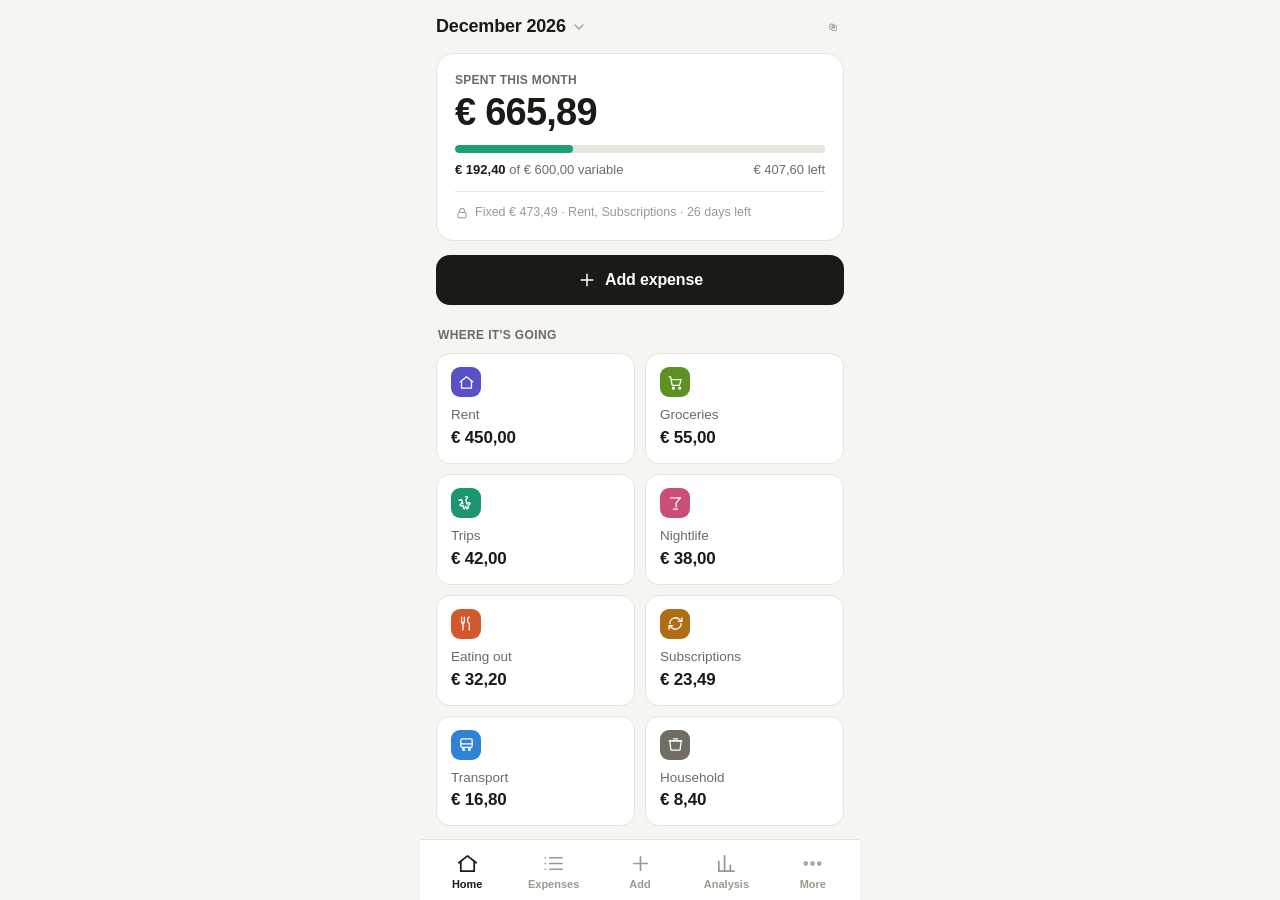
==== expense-tracker.html @ 378a580c "Initial Spend PWA with offline support Co-authored-by: Cursor <cursoragent@cursor.com>" ====
<!doctype html>
<html lang="en">
<head>
<meta charset="utf-8">
<meta name="viewport" content="width=device-width, initial-scale=1, viewport-fit=cover, maximum-scale=1">
<meta name="theme-color" content="#F6F5F2">
<title>Spend — expense tracker</title>
<style>
  :root{
    --paper:#F6F5F2; --card:#FFFFFF; --ink:#1B1A16; --muted:#6C6A62; --faint:#9C998F;
    --hair:#E7E4DC; --hair-strong:#DAD6CC; --ink-soft:#2C2A24;
    --ok:#1D9E75; --ok-deep:#0F6E56; --over:#C0392B;
    --radius:14px;
    --safe-b:env(safe-area-inset-bottom,0px);
    font-family:-apple-system,BlinkMacSystemFont,"Segoe UI",Roboto,Helvetica,Arial,sans-serif;
  }
  *{box-sizing:border-box;-webkit-tap-highlight-color:transparent;}
  html,body{margin:0;height:100%;background:var(--paper);color:var(--ink);overflow:hidden;overscroll-behavior:none;}
  body{font-size:16px;line-height:1.4;}
  button{font-family:inherit;color:inherit;cursor:pointer;}
  input{font-family:inherit;}
  .tabular{font-variant-numeric:tabular-nums;}

  .app{max-width:440px;margin:0 auto;height:100vh;height:100dvh;background:var(--paper);
    display:flex;flex-direction:column;position:relative;overflow:hidden;
    padding-top:env(safe-area-inset-top,0px);}
  .app.modal .nav{display:none;}

  /* screens */
  .screen{display:none;flex:1;flex-direction:column;min-height:0;}
  .screen.active{display:flex;}
  .scroll{flex:1;overflow-y:auto;-webkit-overflow-scrolling:touch;padding:0 16px 96px;}

  .topbar{display:flex;align-items:center;justify-content:space-between;
    padding:14px 16px 10px;flex-shrink:0;}
  .topbar h1{font-size:18px;font-weight:600;margin:0;letter-spacing:-.01em;}
  .month{display:flex;align-items:center;gap:5px;font-size:18px;font-weight:600;letter-spacing:-.01em;}
  .iconbtn{background:none;border:none;padding:6px;border-radius:10px;color:var(--muted);display:grid;place-items:center;}
  .iconbtn:active{background:var(--hair);}
  .icon{width:22px;height:22px;display:inline-block;vertical-align:middle;}
  .icon svg{width:100%;height:100%;display:block;}

  /* hero */
  .hero{background:var(--card);border:1px solid var(--hair);border-radius:18px;padding:18px;margin-top:4px;}
  .hero .lbl{font-size:12px;color:var(--muted);letter-spacing:.02em;text-transform:uppercase;font-weight:600;}
  .hero .total{font-size:38px;font-weight:650;letter-spacing:-.02em;margin:4px 0 14px;line-height:1;}
  .bar{height:8px;border-radius:6px;background:var(--hair);overflow:hidden;}
  .bar > i{display:block;height:100%;border-radius:6px;background:var(--ok);transition:width .35s ease;}
  .bar.over > i{background:var(--over);}
  .budgetline{display:flex;justify-content:space-between;align-items:baseline;margin-top:8px;font-size:13px;}
  .budgetline .a{color:var(--ink);font-weight:550;}
  .budgetline .b{color:var(--muted);}
  .fixedline{display:flex;align-items:center;gap:6px;margin-top:12px;padding-top:12px;
    border-top:1px solid var(--hair);font-size:12.5px;color:var(--faint);}
  .fixedline .icon{width:14px;height:14px;}

  .addbtn{width:100%;margin-top:14px;background:var(--ink);color:#fff;border:none;border-radius:14px;
    padding:15px;font-size:16px;font-weight:600;display:flex;align-items:center;justify-content:center;gap:8px;
    letter-spacing:-.01em;}
  .addbtn:active{transform:scale(.985);}
  .addbtn .icon{width:20px;height:20px;}

  .sectlabel{font-size:12px;font-weight:600;color:var(--muted);letter-spacing:.03em;
    text-transform:uppercase;margin:22px 2px 10px;display:flex;justify-content:space-between;align-items:center;}
  .sectlabel a{color:var(--faint);text-decoration:none;display:flex;}

  /* category cards */
  .catgrid{display:grid;grid-template-columns:1fr 1fr;gap:10px;}
  .catcard{background:var(--card);border:1px solid var(--hair);border-radius:var(--radius);padding:13px 14px;}
  .catcard .dot{width:30px;height:30px;border-radius:9px;display:grid;place-items:center;margin-bottom:9px;}
  .catcard .dot .icon{width:17px;height:17px;color:#fff;}
  .catcard .cn{font-size:13.5px;color:var(--muted);}
  .catcard .cv{font-size:17px;font-weight:600;letter-spacing:-.01em;margin-top:1px;}

  /* rows */
  .rows{display:flex;flex-direction:column;}
  .rowwrap{position:relative;overflow:hidden;border-bottom:1px solid var(--hair);}
  .rowwrap:last-child{border-bottom:none;}
  .row{display:flex;align-items:center;gap:12px;padding:12px 2px;background:var(--paper);
    position:relative;transition:transform .22s ease;z-index:1;}
  .rowwrap.list-row .row{background:var(--card);padding:13px 14px;}
  .rowwrap.list-row{background:var(--card);border-radius:0;}
  .badge{width:34px;height:34px;border-radius:10px;display:grid;place-items:center;flex-shrink:0;}
  .badge .icon{width:18px;height:18px;color:#fff;}
  .rmid{flex:1;min-width:0;}
  .rmid .t{font-size:15px;font-weight:550;white-space:nowrap;overflow:hidden;text-overflow:ellipsis;letter-spacing:-.01em;}
  .rmid .s{font-size:12.5px;color:var(--muted);margin-top:1px;}
  .rright{text-align:right;flex-shrink:0;}
  .rright .amt{font-size:15px;font-weight:600;letter-spacing:-.01em;}
  .rright .dt{font-size:12px;color:var(--faint);margin-top:1px;}
  .actions{position:absolute;top:0;right:0;bottom:0;display:flex;z-index:0;}
  .act{border:none;color:#fff;width:76px;display:flex;flex-direction:column;align-items:center;
    justify-content:center;gap:4px;font-size:12px;font-weight:600;}
  .act .icon{width:18px;height:18px;color:#fff;}
  .act.edit{background:#3B7ACF;}
  .act.del{background:var(--over);}
  .rowwrap.open .row{transform:translateX(-152px);}

  /* filter chips */
  .chips{display:flex;gap:8px;overflow-x:auto;padding:2px 16px 4px;flex-shrink:0;scrollbar-width:none;}
  .chips::-webkit-scrollbar{display:none;}
  .chip{flex-shrink:0;border:1px solid var(--hair-strong);background:var(--card);border-radius:999px;
    padding:7px 14px;font-size:13px;font-weight:550;color:var(--muted);white-space:nowrap;}
  .chip.active{background:var(--ink);border-color:var(--ink);color:#fff;}

  .listcard{background:var(--card);border:1px solid var(--hair);border-radius:16px;overflow:hidden;margin-top:6px;}
  .daygroup{padding:14px 14px 4px;font-size:12px;font-weight:600;color:var(--faint);letter-spacing:.03em;text-transform:uppercase;}

  /* nav */
  .nav{flex-shrink:0;display:flex;background:var(--card);border-top:1px solid var(--hair);
    padding:6px 4px calc(6px + var(--safe-b));}
  .nav button{flex:1;background:none;border:none;padding:6px 0 4px;display:flex;flex-direction:column;
    align-items:center;gap:3px;color:var(--faint);font-size:11px;font-weight:550;border-radius:10px;}
  .nav button .icon{width:23px;height:23px;}
  .nav button.on{color:var(--ink);}

  /* add screen */
  .amountwrap{text-align:center;padding:26px 0 10px;}
  .amountwrap .amtinput{border:none;background:none;text-align:center;font-size:46px;font-weight:650;
    letter-spacing:-.02em;color:var(--ink);width:100%;outline:none;padding:0;}
  .amountwrap .amtinput::placeholder{color:var(--hair-strong);}
  .amountwrap .cur{font-size:14px;color:var(--muted);font-weight:600;margin-top:2px;letter-spacing:.04em;text-transform:uppercase;}
  .pickgrid{display:grid;grid-template-columns:1fr 1fr;gap:8px;}
  .pick{display:flex;align-items:center;gap:10px;padding:11px 12px;border:1px solid var(--hair);
    border-radius:12px;background:var(--card);font-size:13.5px;font-weight:550;color:var(--ink);text-align:left;}
  .pick .pdot{width:26px;height:26px;border-radius:8px;display:grid;place-items:center;flex-shrink:0;}
  .pick .pdot .icon{width:15px;height:15px;color:#fff;}
  .pick.sel{border-color:var(--ink);border-width:2px;padding:10px 11px;}
  .field{margin-top:16px;}
  .field .fl{font-size:12px;font-weight:600;color:var(--muted);letter-spacing:.02em;text-transform:uppercase;margin-bottom:7px;}
  .datepill{position:relative;display:flex;align-items:center;gap:9px;padding:12px 13px;border:1px solid var(--hair);
    border-radius:12px;background:var(--card);font-size:14px;color:var(--ink);}
  .datepill .icon{width:17px;height:17px;color:var(--muted);}
  .datepill .chev{margin-left:auto;color:var(--faint);}
  .datepill input[type=date]{position:absolute;inset:0;width:100%;height:100%;opacity:0;border:none;
    margin:0;padding:0;cursor:pointer;-webkit-appearance:none;appearance:none;}
  .noteinput{width:100%;border:1px solid var(--hair);border-radius:12px;padding:12px 13px;
    font-size:15px;background:var(--card);outline:none;color:var(--ink);}
  .noteinput:focus{border-color:var(--hair-strong);}
  .savebtn{width:100%;margin-top:20px;background:var(--ink);color:#fff;border:none;border-radius:14px;
    padding:16px;font-size:16px;font-weight:600;letter-spacing:-.01em;}
  .savebtn:disabled{background:var(--hair-strong);color:#fff;}
  .savebtn:not(:disabled):active{transform:scale(.985);}

  /* stub screen */
  .stub{flex:1;display:flex;flex-direction:column;align-items:center;justify-content:center;text-align:center;padding:40px;gap:10px;color:var(--muted);}
  .stub .icon{width:34px;height:34px;color:var(--faint);}
  .stub h2{font-size:17px;font-weight:600;color:var(--ink);margin:4px 0 0;}
  .stub p{font-size:14px;margin:0;max-width:240px;}

  .empty{text-align:center;color:var(--faint);font-size:14px;padding:40px 20px;}

  @media (prefers-reduced-motion: reduce){*{transition:none !important;}}
  :focus-visible{outline:2px solid var(--ok-deep);outline-offset:2px;}
</style>
</head>
<body>
<div class="app" id="app">

  <!-- HOME -->
  <section class="screen active" id="screen-home">
    <div class="topbar">
      <div class="month tabular" id="monthLabel">This month</div>
      <button class="iconbtn" aria-label="Settings" data-ico="settings"></button>
    </div>
    <div class="scroll" id="homeScroll"></div>
  </section>

  <!-- LIST -->
  <section class="screen" id="screen-list">
    <div class="topbar">
      <h1>Expenses</h1>
      <button class="iconbtn" aria-label="Filter" data-ico="filter"></button>
    </div>
    <div class="chips" id="filterChips"></div>
    <div class="scroll" id="listScroll"></div>
  </section>

  <!-- ADD -->
  <section class="screen" id="screen-add">
    <div class="topbar">
      <button class="iconbtn" id="addBack" aria-label="Cancel" data-ico="x"></button>
      <h1 style="font-size:16px;" id="addTitle">New expense</h1>
      <span style="width:34px"></span>
    </div>
    <div class="scroll">
      <div class="amountwrap">
        <input class="amtinput tabular" id="amtInput" inputmode="decimal" placeholder="0,00"
               aria-label="Amount in euros" autocomplete="off">
        <div class="cur">EUR</div>
      </div>
      <div class="field">
        <div class="fl">Category</div>
        <div class="pickgrid" id="pickGrid"></div>
      </div>
      <div class="field">
        <div class="fl">Date</div>
        <div class="datepill">
          <span class="icon" data-ico="calendar"></span><span id="dateText">Today</span>
          <span class="icon chev" data-ico="chevron"></span>
          <input type="date" id="dateInput" aria-label="Pick a date">
        </div>
      </div>
      <div class="field">
        <div class="fl">Note <span style="text-transform:none;color:var(--faint);font-weight:500;">(optional)</span></div>
        <input class="noteinput" id="noteInput" placeholder="e.g. lunch with friends" autocomplete="off">
      </div>
      <button class="savebtn" id="saveBtn" disabled>Save expense</button>
    </div>
  </section>

  <!-- STUB (analyse / more) -->
  <section class="screen" id="screen-stub">
    <div class="topbar"><h1 id="stubTitle">Analysis</h1></div>
    <div class="stub">
      <span class="icon" data-ico="chart"></span>
      <h2 id="stubHead">Charts coming next</h2>
      <p id="stubBody">Spending by category, month-over-month, and your daily pace. This is the natural fourth screen to build once logging feels right.</p>
    </div>
  </section>

  <!-- NAV -->
  <nav class="nav" id="nav">
    <button data-nav="home" class="on"><span class="icon" data-ico="home"></span>Home</button>
    <button data-nav="list"><span class="icon" data-ico="list"></span>Expenses</button>
    <button data-nav="add"><span class="icon" data-ico="plus"></span>Add</button>
    <button data-nav="analyse"><span class="icon" data-ico="chart"></span>Analysis</button>
    <button data-nav="more"><span class="icon" data-ico="dots"></span>More</button>
  </nav>
</div>

<script>
"use strict";

/* ---------- icons (inline SVG, offline-safe) ---------- */
const P = (d,extra="") => `<svg viewBox="0 0 24 24" fill="none" stroke="currentColor" stroke-width="1.8" stroke-linecap="round" stroke-linejoin="round">${d}${extra}</svg>`;
const ICONS = {
  home:  P('<path d="M3 11.2 12 4l9 7.2"/><path d="M5 10v10h14V10"/>'),
  cart:  P('<circle cx="9" cy="20" r="1.3"/><circle cx="18" cy="20" r="1.3"/><path d="M3 4h2l2.2 11.2a1 1 0 0 0 1 .8h8.6a1 1 0 0 0 1-.8L20 8H6"/>'),
  food:  P('<path d="M5 3v7a2 2 0 0 0 4 0V3M7 10v11"/><path d="M16 3c-1.5 0-2.5 2-2.5 4.5S15 12 16 12v9"/>'),
  bus:   P('<rect x="4" y="4" width="16" height="12" rx="2"/><path d="M4 11h16"/><circle cx="8" cy="19" r="1.3"/><circle cx="16" cy="19" r="1.3"/><path d="M7 16v2M17 16v2"/>'),
  plane: P('<path d="M10.5 2.5c.8-.8 2-.8 2.6 0 .5.7.4 1.6-.2 2.2L11 6.6l1.6 6.4 2-2a1.4 1.4 0 0 1 2 2l-2.6 2.6.6 3.2-1.6 1-2-3.6-2 3.6-1.6-1 .6-3.2L5.4 15a1.4 1.4 0 0 1-2-2l2-2L7 12.6l-1.9-6.4-1.9 1.1c-.6.4-1.4.2-1.7-.4"/>'),
  glass: P('<path d="M5 4h14l-6 7v6"/><path d="M9 20h6"/>'),
  refresh:P('<path d="M4 12a8 8 0 0 1 13.7-5.6L21 9"/><path d="M21 4v5h-5"/><path d="M20 12a8 8 0 0 1-13.7 5.6L3 15"/><path d="M3 20v-5h5"/>'),
  bucket:P('<path d="M4 7h16l-1.4 12.2a1 1 0 0 1-1 .8H6.4a1 1 0 0 1-1-.8L4 7Z"/><path d="M3 7h18"/><path d="M9 4h6"/>'),
  list:  P('<path d="M8 6h13M8 12h13M8 18h13"/><path d="M3.5 6h.01M3.5 12h.01M3.5 18h.01"/>'),
  chart: P('<path d="M4 20V10M10 20V4M16 20v-6M4 20h16"/>'),
  dots:  P('<circle cx="5" cy="12" r="1.4"/><circle cx="12" cy="12" r="1.4"/><circle cx="19" cy="12" r="1.4"/>'),
  plus:  P('<path d="M12 5v14M5 12h14"/>'),
  x:     P('<path d="M6 6l12 12M18 6 6 18"/>'),
  trash: P('<path d="M4 7h16M9 7V5a1 1 0 0 1 1-1h4a1 1 0 0 1 1 1v2M6 7l1 13a1 1 0 0 0 1 1h8a1 1 0 0 0 1-1l1-13"/>'),
  edit:  P('<path d="M4 20h4L18.5 9.5a2.12 2.12 0 0 0-3-3L5 17v3Z"/><path d="M13.5 6.5l3 3"/>'),
  calendar:P('<rect x="4" y="5" width="16" height="16" rx="2"/><path d="M4 9h16M8 3v4M16 3v4"/>'),
  settings:P('<path d="M9 4h6l.6 2.5 2.2 1.3 2.4-.8 3 5.2-1.8 1.7v2.6l1.8 1.7-3 5.2-2.4-.8-2.2 1.3L15 22H9l-.6-2.6-2.2-1.3-2.4.8-3-5.2 1.8-1.7v-2.6L.8 8.5l3-5.2 2.4.8L8.4 2.8" transform="scale(.8) translate(3 3)"/><circle cx="12" cy="12" r="3"/>'),
  filter:P('<path d="M3 5h18l-7 8v5l-4 2v-7L3 5Z"/>'),
  lock:  P('<rect x="5" y="11" width="14" height="9" rx="2"/><path d="M8 11V8a4 4 0 0 1 8 0v3"/>'),
  chevron:P('<path d="M6 9l6 6 6-6"/>'),
};
function paintIcons(root){ (root||document).querySelectorAll('[data-ico]').forEach(e=>{ if(!e.dataset.done){ e.innerHTML = ICONS[e.dataset.ico]||''; e.classList.add('icon'); e.dataset.done="1"; }}); }

/* ---------- data ---------- */
const CATS = [
  {id:'rent',      name:'Rent',          color:'#5B51C6', icon:'home',   fixed:true},
  {id:'groceries', name:'Groceries',     color:'#5E9022', icon:'cart',   fixed:false},
  {id:'eating',    name:'Eating out',    color:'#D2582E', icon:'food',   fixed:false},
  {id:'transport', name:'Transport',     color:'#2F82D6', icon:'bus',    fixed:false},
  {id:'trips',     name:'Trips',         color:'#1B9670', icon:'plane',  fixed:false},
  {id:'nightlife', name:'Nightlife',     color:'#CB4E77', icon:'glass',  fixed:false},
  {id:'subs',      name:'Subscriptions', color:'#B06E14', icon:'refresh',fixed:true},
  {id:'household', name:'Household',     color:'#726D64', icon:'bucket', fixed:false},
];
const catById = id => CATS.find(c=>c.id===id);
const VARIABLE_BUDGET = 600;

let uid = 1;
const nid = () => 'e'+(uid++);
/* clamp any seed day into [1 .. today] so sample data always lands in the current month */
function d(day,h){ const n=new Date(); const dd=Math.max(1,Math.min(day,n.getDate())); return new Date(n.getFullYear(),n.getMonth(),dd,h||12,0).toISOString(); }

const _span = Math.max(1, Math.min(new Date().getDate(), 24));
const _varSeed = [            /* oldest -> newest */
  ['eating',4.80,'Coffee'], ['household',8.40,'Detergent'], ['nightlife',16.00,'Club'],
  ['trips',42.00,'Weekend trip'], ['transport',7.80,'Train'], ['groceries',31.20,'Lidl run'],
  ['eating',14.90,'Burger'], ['nightlife',22.00,'Bar'], ['transport',9.00,'Metro card'],
  ['groceries',23.80,'Albert Heijn'], ['eating',12.50,'Ramen'],
];
let expenses = [
  {id:nid(), cat:'rent', amount:450,   note:'',           date:d(1,9)},
  {id:nid(), cat:'subs', amount:10.99, note:'Spotify',    date:d(2,8)},
  {id:nid(), cat:'subs', amount:12.50, note:'Phone plan', date:d(3,8)},
];
_varSeed.forEach((s,i)=>{
  const day = 1 + Math.round((_span-1) * (i/(_varSeed.length-1)));
  expenses.push({id:nid(), cat:s[0], amount:s[1], note:s[2], date:d(day, 9+(i%12))});
});

/* persistence: works when the file runs on your device; degrades silently in previews */
const STORE='spend_v1';
function save(){ try{ localStorage.setItem(STORE, JSON.stringify(expenses)); }catch(e){} }
function load(){ try{ const r=localStorage.getItem(STORE); if(r){ const p=JSON.parse(r); if(Array.isArray(p)&&p.length){ expenses=p; } } }catch(e){} }

/* ---------- helpers ---------- */
const eur = new Intl.NumberFormat('nl-NL',{style:'currency',currency:'EUR'});
const money = n => eur.format(n);
function thisMonth(e){ const d=new Date(e.date), n=new Date(); return d.getFullYear()===n.getFullYear() && d.getMonth()===n.getMonth(); }
function startDay(d){ return new Date(d.getFullYear(),d.getMonth(),d.getDate()).getTime(); }
function dayLabel(iso){
  const d=new Date(iso), diff=Math.round((startDay(new Date())-startDay(d))/86400000);
  if(diff===0) return 'Today'; if(diff===1) return 'Yesterday';
  return d.toLocaleDateString('en-GB',{day:'numeric',month:'short'});
}
function daysElapsed(){ return new Date().getDate(); }
function daysLeftInMonth(){ const n=new Date(); return new Date(n.getFullYear(),n.getMonth()+1,0).getDate()-n.getDate(); }
const pad2=n=>String(n).padStart(2,'0');
function isoDay(dt){ return dt.getFullYear()+'-'+pad2(dt.getMonth()+1)+'-'+pad2(dt.getDate()); }   /* YYYY-MM-DD */
function todayStr(){ return isoDay(new Date()); }
/* turn a picked YYYY-MM-DD into a stored timestamp: keep 'now' if it's today, else noon that day */
function stampFor(dayStr){
  if(dayStr===todayStr()) return new Date().toISOString();
  const [y,m,dd]=dayStr.split('-').map(Number);
  return new Date(y,m-1,dd,12,0).toISOString();
}

/* ---------- state ---------- */
let currentScreen='home';
let filter='all';
let openRow=null;
let editingId=null;
const draft={ amount:0, cat:null, note:'', day:todayStr() };

/* ---------- HOME ---------- */
function renderHome(){
  document.getElementById('monthLabel').innerHTML =
    new Date().toLocaleDateString('en-GB',{month:'long',year:'numeric'}) +
    ' <span class="icon" style="width:16px;height:16px;color:var(--faint)" data-ico="chevron"></span>';

  const month = expenses.filter(thisMonth);
  const total = month.reduce((s,e)=>s+e.amount,0);
  const fixed = month.filter(e=>catById(e.cat).fixed).reduce((s,e)=>s+e.amount,0);
  const variable = total - fixed;
  const left = VARIABLE_BUDGET - variable;
  const pct = Math.min(100, Math.round(variable/VARIABLE_BUDGET*100));
  const over = variable > VARIABLE_BUDGET;

  const byCat = CATS.map(c=>({c, sum: month.filter(e=>e.cat===c.id).reduce((s,e)=>s+e.amount,0)}))
                    .filter(x=>x.sum>0).sort((a,b)=>b.sum-a.sum);
  const fixedNames = CATS.filter(c=>c.fixed && month.some(e=>e.cat===c.id)).map(c=>c.name).join(', ');
  const recent = [...month].sort((a,b)=>new Date(b.date)-new Date(a.date)).slice(0,4);

  const catCards = byCat.map(({c,sum})=>`
    <div class="catcard">
      <div class="dot" style="background:${c.color}"><span class="icon" data-ico="${c.icon}"></span></div>
      <div class="cn">${c.name}</div>
      <div class="cv tabular">${money(sum)}</div>
    </div>`).join('');

  const recentRows = recent.map(e=>{ const c=catById(e.cat); return `
    <div class="rowwrap"><div class="row">
      <div class="badge" style="background:${c.color}"><span class="icon" data-ico="${c.icon}"></span></div>
      <div class="rmid"><div class="t">${e.note||c.name}</div><div class="s">${c.name}</div></div>
      <div class="rright"><div class="amt tabular">${money(e.amount)}</div><div class="dt">${dayLabel(e.date)}</div></div>
    </div></div>`; }).join('') || `<div class="empty">No expenses yet this month.</div>`;

  document.getElementById('homeScroll').innerHTML = `
    <div class="hero">
      <div class="lbl">Spent this month</div>
      <div class="total tabular">${money(total)}</div>
      <div class="bar ${over?'over':''}"><i style="width:${pct}%"></i></div>
      <div class="budgetline">
        <span class="a tabular">${money(variable)} <span style="color:var(--muted);font-weight:400">of ${money(VARIABLE_BUDGET)} variable</span></span>
        <span class="b tabular">${over?money(-left)+' over':money(left)+' left'}</span>
      </div>
      <div class="fixedline">
        <span class="icon" data-ico="lock"></span>
        Fixed ${money(fixed)}${fixedNames?' · '+fixedNames:''} · ${daysLeftInMonth()} days left
      </div>
    </div>
    <button class="addbtn" data-nav="add"><span class="icon" data-ico="plus"></span>Add expense</button>
    <div class="sectlabel">Where it's going</div>
    <div class="catgrid">${catCards||''}</div>
    <div class="sectlabel">Recent <a data-nav="list" aria-label="See all">See all <span class="icon" style="width:16px;height:16px" data-ico="chevron"></span></a></div>
    <div class="rows">${recentRows}</div>
  `;
  paintIcons(document.getElementById('screen-home'));
}

/* ---------- LIST ---------- */
function renderFilters(){
  const used = CATS.filter(c=>expenses.some(e=>e.cat===c.id));
  const chips = [{id:'all',name:'All'}, ...used];
  document.getElementById('filterChips').innerHTML = chips.map(c=>
    `<button class="chip ${filter===c.id?'active':''}" data-filter="${c.id}">${c.name}</button>`).join('');
}
function renderList(){
  renderFilters();
  let items = expenses.filter(thisMonth);
  if(filter!=='all') items = items.filter(e=>e.cat===filter);
  items.sort((a,b)=>new Date(b.date)-new Date(a.date));

  const el = document.getElementById('listScroll');
  if(!items.length){ el.innerHTML = `<div class="empty">Nothing here yet. Tap Add to log an expense.</div>`; return; }

  let html='<div class="listcard">', lastDay=null;
  items.forEach(e=>{
    const c=catById(e.cat), dl=dayLabel(e.date);
    if(dl!==lastDay){ html+=`<div class="daygroup">${dl}</div>`; lastDay=dl; }
    html+=`
      <div class="rowwrap list-row ${openRow===e.id?'open':''}" data-row="${e.id}">
        <div class="actions">
          <button class="act edit" data-edit="${e.id}"><span class="icon" data-ico="edit"></span>Edit</button>
          <button class="act del" data-del="${e.id}"><span class="icon" data-ico="trash"></span>Delete</button>
        </div>
        <div class="row">
          <div class="badge" style="background:${c.color}"><span class="icon" data-ico="${c.icon}"></span></div>
          <div class="rmid"><div class="t">${e.note||c.name}</div><div class="s">${c.name}</div></div>
          <div class="rright"><div class="amt tabular">${money(e.amount)}</div></div>
        </div>
      </div>`;
  });
  html+='</div>';
  el.innerHTML=html;
  paintIcons(el);
}

/* ---------- ADD ---------- */
function renderPicker(){
  document.getElementById('pickGrid').innerHTML = CATS.map(c=>`
    <button class="pick ${draft.cat===c.id?'sel':''}" data-cat="${c.id}">
      <span class="pdot" style="background:${c.color}"><span class="icon" data-ico="${c.icon}"></span></span>${c.name}
    </button>`).join('');
  paintIcons(document.getElementById('pickGrid'));
}
function parseAmount(str){ const n=parseFloat(String(str).replace(/\./g,'').replace(',','.')); return isNaN(n)?0:n; }
function refreshSave(){
  draft.amount = parseAmount(document.getElementById('amtInput').value);
  document.getElementById('saveBtn').disabled = !(draft.amount>0 && draft.cat);
}
function syncDate(){
  document.getElementById('dateText').textContent = dayLabel(stampFor(draft.day));
  document.getElementById('dateInput').value = draft.day;
}
function openEditor(){
  const di=document.getElementById('dateInput');
  di.max = todayStr();                 /* no future dates */
  renderPicker(); syncDate(); refreshSave();
  showScreen('add');
}
function openAdd(){
  editingId=null;
  draft.amount=0; draft.cat=null; draft.note=''; draft.day=todayStr();
  const ai=document.getElementById('amtInput'); ai.value='';
  document.getElementById('noteInput').value='';
  document.getElementById('addTitle').textContent='New expense';
  document.getElementById('saveBtn').textContent='Save expense';
  openEditor();
  setTimeout(()=>ai.focus(),120);
}
function openEdit(id){
  const e=expenses.find(x=>x.id===id); if(!e) return;
  editingId=id;
  draft.amount=e.amount; draft.cat=e.cat; draft.note=e.note||''; draft.day=isoDay(new Date(e.date));
  document.getElementById('amtInput').value = e.amount.toFixed(2).replace('.',',');
  document.getElementById('noteInput').value = e.note||'';
  document.getElementById('addTitle').textContent='Edit expense';
  document.getElementById('saveBtn').textContent='Save changes';
  openEditor();
}
function commitAdd(){
  refreshSave();
  if(!(draft.amount>0 && draft.cat)) return;
  const payload = {
    cat:draft.cat,
    amount:Math.round(draft.amount*100)/100,
    note:document.getElementById('noteInput').value.trim(),
    date:stampFor(draft.day)
  };
  if(editingId){
    const e=expenses.find(x=>x.id===editingId); if(e) Object.assign(e,payload);
    editingId=null; save();
    showScreen('list'); renderHome();
  } else {
    expenses.push(Object.assign({id:nid()},payload)); save();
    showScreen('home'); renderHome(); renderList();
  }
}

/* ---------- nav ---------- */
function setNav(name){
  document.querySelectorAll('.nav button').forEach(b=>b.classList.toggle('on', b.dataset.nav===name));
}
function showScreen(name){
  const app=document.getElementById('app');
  if(name==='add'){ app.classList.add('modal');
    document.querySelectorAll('.screen').forEach(s=>s.classList.remove('active'));
    document.getElementById('screen-add').classList.add('active'); return; }
  app.classList.remove('modal');
  currentScreen=name; openRow=null;
  const map={home:'screen-home', list:'screen-list', analyse:'screen-stub', more:'screen-stub'};
  document.querySelectorAll('.screen').forEach(s=>s.classList.remove('active'));
  document.getElementById(map[name]).classList.add('active');
  setNav(name);
  if(name==='home') renderHome();
  if(name==='list') renderList();
  if(name==='analyse'){ document.getElementById('stubTitle').textContent='Analysis';
    document.getElementById('stubHead').textContent='Charts coming next';
    document.getElementById('stubBody').textContent='Spending by category, month-over-month, and your daily pace. The natural fourth screen to build once logging feels right.'; }
  if(name==='more'){ document.getElementById('stubTitle').textContent='More';
    document.getElementById('stubHead').textContent='Settings live here';
    document.getElementById('stubBody').textContent='Budget, categories, currency, and export. Kept out of the way so the core loop stays fast.'; }
}

/* ---------- events (delegated) ---------- */
document.getElementById('nav').addEventListener('click', e=>{
  const b=e.target.closest('[data-nav]'); if(!b) return;
  b.dataset.nav==='add' ? openAdd() : showScreen(b.dataset.nav);
});
document.getElementById('app').addEventListener('click', e=>{
  const navEl=e.target.closest('[data-nav]');
  if(navEl && !navEl.closest('#nav')){ navEl.dataset.nav==='add'?openAdd():showScreen(navEl.dataset.nav); return; }

  const chip=e.target.closest('[data-filter]');
  if(chip){ filter=chip.dataset.filter; openRow=null; renderList(); return; }

  const ed=e.target.closest('[data-edit]');
  if(ed){ openEdit(ed.dataset.edit); return; }

  const del=e.target.closest('[data-del]');
  if(del){ expenses=expenses.filter(x=>x.id!==del.dataset.del); openRow=null; save(); renderList(); return; }

  const rw=e.target.closest('.list-row[data-row]');
  if(rw){ openRow = openRow===rw.dataset.row ? null : rw.dataset.row; renderList(); return; }

  const pick=e.target.closest('[data-cat]');
  if(pick){ draft.cat=pick.dataset.cat; renderPicker(); refreshSave(); return; }
});
document.getElementById('addBack').addEventListener('click', ()=>{
  const back = editingId ? 'list' : 'home'; editingId=null; showScreen(back);
});
document.getElementById('saveBtn').addEventListener('click', commitAdd);
document.getElementById('amtInput').addEventListener('input', e=>{
  e.target.value = e.target.value.replace(/[^0-9.,]/g,''); refreshSave();
});
document.getElementById('dateInput').addEventListener('change', e=>{
  draft.day = e.target.value || todayStr(); syncDate();
});
document.getElementById('noteInput').addEventListener('keydown', e=>{ if(e.key==='Enter'){ e.preventDefault(); commitAdd(); }});

/* ---------- init ---------- */
load();
paintIcons(document);
showScreen('home');
</script>
</body>
</html>
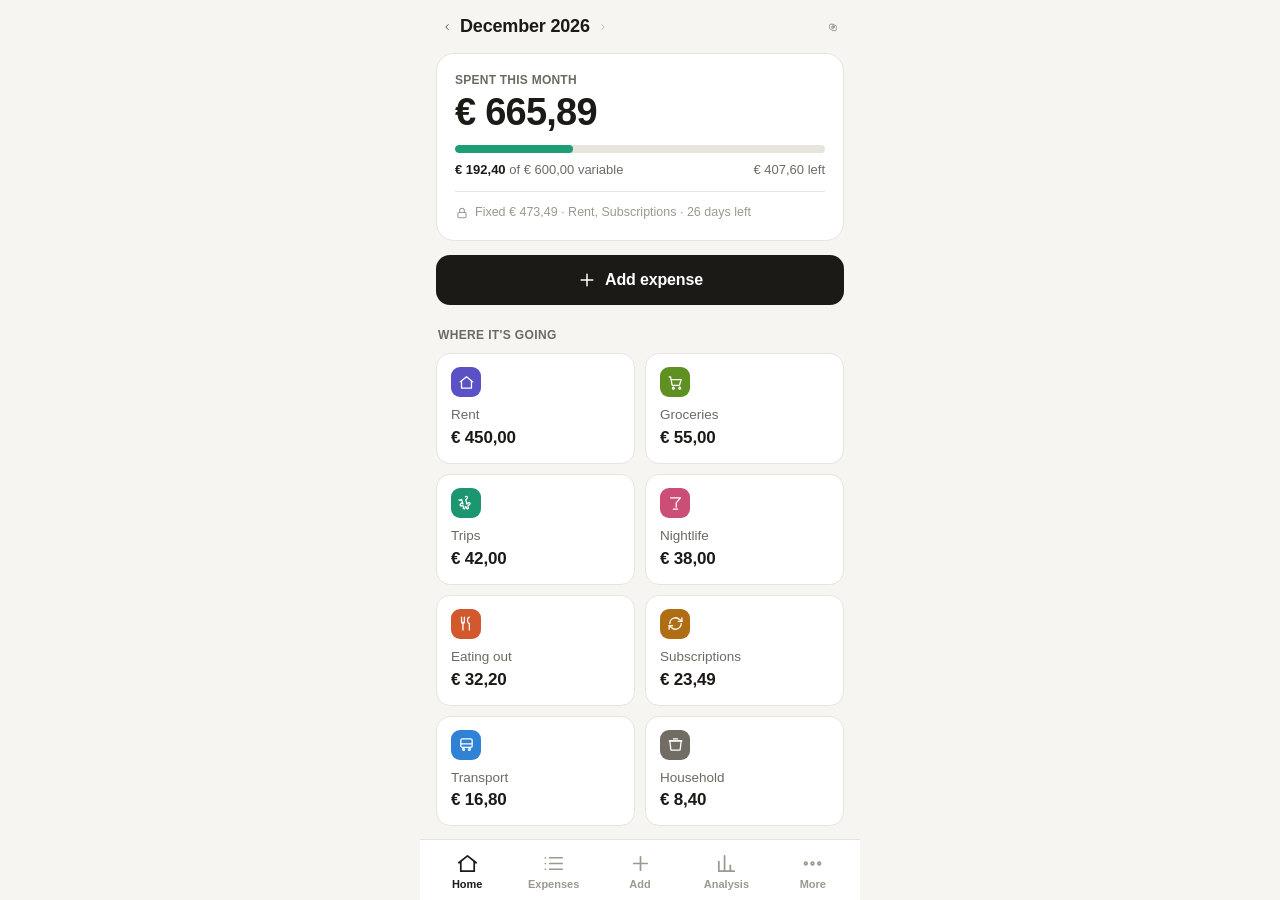
==== commit 64839602: "Fix home month selector navigation" ====
--- a/expense-tracker.html
+++ b/expense-tracker.html
@@ -1,554 +1,11 @@
 <!doctype html>
 <html lang="en">
 <head>
-<meta charset="utf-8">
-<meta name="viewport" content="width=device-width, initial-scale=1, viewport-fit=cover, maximum-scale=1">
-<meta name="theme-color" content="#F6F5F2">
-<title>Spend — expense tracker</title>
-<style>
-  :root{
-    --paper:#F6F5F2; --card:#FFFFFF; --ink:#1B1A16; --muted:#6C6A62; --faint:#9C998F;
-    --hair:#E7E4DC; --hair-strong:#DAD6CC; --ink-soft:#2C2A24;
-    --ok:#1D9E75; --ok-deep:#0F6E56; --over:#C0392B;
-    --radius:14px;
-    --safe-b:env(safe-area-inset-bottom,0px);
-    font-family:-apple-system,BlinkMacSystemFont,"Segoe UI",Roboto,Helvetica,Arial,sans-serif;
-  }
-  *{box-sizing:border-box;-webkit-tap-highlight-color:transparent;}
-  html,body{margin:0;height:100%;background:var(--paper);color:var(--ink);overflow:hidden;overscroll-behavior:none;}
-  body{font-size:16px;line-height:1.4;}
-  button{font-family:inherit;color:inherit;cursor:pointer;}
-  input{font-family:inherit;}
-  .tabular{font-variant-numeric:tabular-nums;}
-
-  .app{max-width:440px;margin:0 auto;height:100vh;height:100dvh;background:var(--paper);
-    display:flex;flex-direction:column;position:relative;overflow:hidden;
-    padding-top:env(safe-area-inset-top,0px);}
-  .app.modal .nav{display:none;}
-
-  /* screens */
-  .screen{display:none;flex:1;flex-direction:column;min-height:0;}
-  .screen.active{display:flex;}
-  .scroll{flex:1;overflow-y:auto;-webkit-overflow-scrolling:touch;padding:0 16px 96px;}
-
-  .topbar{display:flex;align-items:center;justify-content:space-between;
-    padding:14px 16px 10px;flex-shrink:0;}
-  .topbar h1{font-size:18px;font-weight:600;margin:0;letter-spacing:-.01em;}
-  .month{display:flex;align-items:center;gap:5px;font-size:18px;font-weight:600;letter-spacing:-.01em;}
-  .iconbtn{background:none;border:none;padding:6px;border-radius:10px;color:var(--muted);display:grid;place-items:center;}
-  .iconbtn:active{background:var(--hair);}
-  .icon{width:22px;height:22px;display:inline-block;vertical-align:middle;}
-  .icon svg{width:100%;height:100%;display:block;}
-
-  /* hero */
-  .hero{background:var(--card);border:1px solid var(--hair);border-radius:18px;padding:18px;margin-top:4px;}
-  .hero .lbl{font-size:12px;color:var(--muted);letter-spacing:.02em;text-transform:uppercase;font-weight:600;}
-  .hero .total{font-size:38px;font-weight:650;letter-spacing:-.02em;margin:4px 0 14px;line-height:1;}
-  .bar{height:8px;border-radius:6px;background:var(--hair);overflow:hidden;}
-  .bar > i{display:block;height:100%;border-radius:6px;background:var(--ok);transition:width .35s ease;}
-  .bar.over > i{background:var(--over);}
-  .budgetline{display:flex;justify-content:space-between;align-items:baseline;margin-top:8px;font-size:13px;}
-  .budgetline .a{color:var(--ink);font-weight:550;}
-  .budgetline .b{color:var(--muted);}
-  .fixedline{display:flex;align-items:center;gap:6px;margin-top:12px;padding-top:12px;
-    border-top:1px solid var(--hair);font-size:12.5px;color:var(--faint);}
-  .fixedline .icon{width:14px;height:14px;}
-
-  .addbtn{width:100%;margin-top:14px;background:var(--ink);color:#fff;border:none;border-radius:14px;
-    padding:15px;font-size:16px;font-weight:600;display:flex;align-items:center;justify-content:center;gap:8px;
-    letter-spacing:-.01em;}
-  .addbtn:active{transform:scale(.985);}
-  .addbtn .icon{width:20px;height:20px;}
-
-  .sectlabel{font-size:12px;font-weight:600;color:var(--muted);letter-spacing:.03em;
-    text-transform:uppercase;margin:22px 2px 10px;display:flex;justify-content:space-between;align-items:center;}
-  .sectlabel a{color:var(--faint);text-decoration:none;display:flex;}
-
-  /* category cards */
-  .catgrid{display:grid;grid-template-columns:1fr 1fr;gap:10px;}
-  .catcard{background:var(--card);border:1px solid var(--hair);border-radius:var(--radius);padding:13px 14px;}
-  .catcard .dot{width:30px;height:30px;border-radius:9px;display:grid;place-items:center;margin-bottom:9px;}
-  .catcard .dot .icon{width:17px;height:17px;color:#fff;}
-  .catcard .cn{font-size:13.5px;color:var(--muted);}
-  .catcard .cv{font-size:17px;font-weight:600;letter-spacing:-.01em;margin-top:1px;}
-
-  /* rows */
-  .rows{display:flex;flex-direction:column;}
-  .rowwrap{position:relative;overflow:hidden;border-bottom:1px solid var(--hair);}
-  .rowwrap:last-child{border-bottom:none;}
-  .row{display:flex;align-items:center;gap:12px;padding:12px 2px;background:var(--paper);
-    position:relative;transition:transform .22s ease;z-index:1;}
-  .rowwrap.list-row .row{background:var(--card);padding:13px 14px;}
-  .rowwrap.list-row{background:var(--card);border-radius:0;}
-  .badge{width:34px;height:34px;border-radius:10px;display:grid;place-items:center;flex-shrink:0;}
-  .badge .icon{width:18px;height:18px;color:#fff;}
-  .rmid{flex:1;min-width:0;}
-  .rmid .t{font-size:15px;font-weight:550;white-space:nowrap;overflow:hidden;text-overflow:ellipsis;letter-spacing:-.01em;}
-  .rmid .s{font-size:12.5px;color:var(--muted);margin-top:1px;}
-  .rright{text-align:right;flex-shrink:0;}
-  .rright .amt{font-size:15px;font-weight:600;letter-spacing:-.01em;}
-  .rright .dt{font-size:12px;color:var(--faint);margin-top:1px;}
-  .actions{position:absolute;top:0;right:0;bottom:0;display:flex;z-index:0;}
-  .act{border:none;color:#fff;width:76px;display:flex;flex-direction:column;align-items:center;
-    justify-content:center;gap:4px;font-size:12px;font-weight:600;}
-  .act .icon{width:18px;height:18px;color:#fff;}
-  .act.edit{background:#3B7ACF;}
-  .act.del{background:var(--over);}
-  .rowwrap.open .row{transform:translateX(-152px);}
-
-  /* filter chips */
-  .chips{display:flex;gap:8px;overflow-x:auto;padding:2px 16px 4px;flex-shrink:0;scrollbar-width:none;}
-  .chips::-webkit-scrollbar{display:none;}
-  .chip{flex-shrink:0;border:1px solid var(--hair-strong);background:var(--card);border-radius:999px;
-    padding:7px 14px;font-size:13px;font-weight:550;color:var(--muted);white-space:nowrap;}
-  .chip.active{background:var(--ink);border-color:var(--ink);color:#fff;}
-
-  .listcard{background:var(--card);border:1px solid var(--hair);border-radius:16px;overflow:hidden;margin-top:6px;}
-  .daygroup{padding:14px 14px 4px;font-size:12px;font-weight:600;color:var(--faint);letter-spacing:.03em;text-transform:uppercase;}
-
-  /* nav */
-  .nav{flex-shrink:0;display:flex;background:var(--card);border-top:1px solid var(--hair);
-    padding:6px 4px calc(6px + var(--safe-b));}
-  .nav button{flex:1;background:none;border:none;padding:6px 0 4px;display:flex;flex-direction:column;
-    align-items:center;gap:3px;color:var(--faint);font-size:11px;font-weight:550;border-radius:10px;}
-  .nav button .icon{width:23px;height:23px;}
-  .nav button.on{color:var(--ink);}
-
-  /* add screen */
-  .amountwrap{text-align:center;padding:26px 0 10px;}
-  .amountwrap .amtinput{border:none;background:none;text-align:center;font-size:46px;font-weight:650;
-    letter-spacing:-.02em;color:var(--ink);width:100%;outline:none;padding:0;}
-  .amountwrap .amtinput::placeholder{color:var(--hair-strong);}
-  .amountwrap .cur{font-size:14px;color:var(--muted);font-weight:600;margin-top:2px;letter-spacing:.04em;text-transform:uppercase;}
-  .pickgrid{display:grid;grid-template-columns:1fr 1fr;gap:8px;}
-  .pick{display:flex;align-items:center;gap:10px;padding:11px 12px;border:1px solid var(--hair);
-    border-radius:12px;background:var(--card);font-size:13.5px;font-weight:550;color:var(--ink);text-align:left;}
-  .pick .pdot{width:26px;height:26px;border-radius:8px;display:grid;place-items:center;flex-shrink:0;}
-  .pick .pdot .icon{width:15px;height:15px;color:#fff;}
-  .pick.sel{border-color:var(--ink);border-width:2px;padding:10px 11px;}
-  .field{margin-top:16px;}
-  .field .fl{font-size:12px;font-weight:600;color:var(--muted);letter-spacing:.02em;text-transform:uppercase;margin-bottom:7px;}
-  .datepill{position:relative;display:flex;align-items:center;gap:9px;padding:12px 13px;border:1px solid var(--hair);
-    border-radius:12px;background:var(--card);font-size:14px;color:var(--ink);}
-  .datepill .icon{width:17px;height:17px;color:var(--muted);}
-  .datepill .chev{margin-left:auto;color:var(--faint);}
-  .datepill input[type=date]{position:absolute;inset:0;width:100%;height:100%;opacity:0;border:none;
-    margin:0;padding:0;cursor:pointer;-webkit-appearance:none;appearance:none;}
-  .noteinput{width:100%;border:1px solid var(--hair);border-radius:12px;padding:12px 13px;
-    font-size:15px;background:var(--card);outline:none;color:var(--ink);}
-  .noteinput:focus{border-color:var(--hair-strong);}
-  .savebtn{width:100%;margin-top:20px;background:var(--ink);color:#fff;border:none;border-radius:14px;
-    padding:16px;font-size:16px;font-weight:600;letter-spacing:-.01em;}
-  .savebtn:disabled{background:var(--hair-strong);color:#fff;}
-  .savebtn:not(:disabled):active{transform:scale(.985);}
-
-  /* stub screen */
-  .stub{flex:1;display:flex;flex-direction:column;align-items:center;justify-content:center;text-align:center;padding:40px;gap:10px;color:var(--muted);}
-  .stub .icon{width:34px;height:34px;color:var(--faint);}
-  .stub h2{font-size:17px;font-weight:600;color:var(--ink);margin:4px 0 0;}
-  .stub p{font-size:14px;margin:0;max-width:240px;}
-
-  .empty{text-align:center;color:var(--faint);font-size:14px;padding:40px 20px;}
-
-  @media (prefers-reduced-motion: reduce){*{transition:none !important;}}
-  :focus-visible{outline:2px solid var(--ok-deep);outline-offset:2px;}
-</style>
+  <meta charset="utf-8">
+  <meta http-equiv="refresh" content="0; url=./index.html">
+  <title>Redirecting to Spend…</title>
 </head>
 <body>
-<div class="app" id="app">
-
-  <!-- HOME -->
-  <section class="screen active" id="screen-home">
-    <div class="topbar">
-      <div class="month tabular" id="monthLabel">This month</div>
-      <button class="iconbtn" aria-label="Settings" data-ico="settings"></button>
-    </div>
-    <div class="scroll" id="homeScroll"></div>
-  </section>
-
-  <!-- LIST -->
-  <section class="screen" id="screen-list">
-    <div class="topbar">
-      <h1>Expenses</h1>
-      <button class="iconbtn" aria-label="Filter" data-ico="filter"></button>
-    </div>
-    <div class="chips" id="filterChips"></div>
-    <div class="scroll" id="listScroll"></div>
-  </section>
-
-  <!-- ADD -->
-  <section class="screen" id="screen-add">
-    <div class="topbar">
-      <button class="iconbtn" id="addBack" aria-label="Cancel" data-ico="x"></button>
-      <h1 style="font-size:16px;" id="addTitle">New expense</h1>
-      <span style="width:34px"></span>
-    </div>
-    <div class="scroll">
-      <div class="amountwrap">
-        <input class="amtinput tabular" id="amtInput" inputmode="decimal" placeholder="0,00"
-               aria-label="Amount in euros" autocomplete="off">
-        <div class="cur">EUR</div>
-      </div>
-      <div class="field">
-        <div class="fl">Category</div>
-        <div class="pickgrid" id="pickGrid"></div>
-      </div>
-      <div class="field">
-        <div class="fl">Date</div>
-        <div class="datepill">
-          <span class="icon" data-ico="calendar"></span><span id="dateText">Today</span>
-          <span class="icon chev" data-ico="chevron"></span>
-          <input type="date" id="dateInput" aria-label="Pick a date">
-        </div>
-      </div>
-      <div class="field">
-        <div class="fl">Note <span style="text-transform:none;color:var(--faint);font-weight:500;">(optional)</span></div>
-        <input class="noteinput" id="noteInput" placeholder="e.g. lunch with friends" autocomplete="off">
-      </div>
-      <button class="savebtn" id="saveBtn" disabled>Save expense</button>
-    </div>
-  </section>
-
-  <!-- STUB (analyse / more) -->
-  <section class="screen" id="screen-stub">
-    <div class="topbar"><h1 id="stubTitle">Analysis</h1></div>
-    <div class="stub">
-      <span class="icon" data-ico="chart"></span>
-      <h2 id="stubHead">Charts coming next</h2>
-      <p id="stubBody">Spending by category, month-over-month, and your daily pace. This is the natural fourth screen to build once logging feels right.</p>
-    </div>
-  </section>
-
-  <!-- NAV -->
-  <nav class="nav" id="nav">
-    <button data-nav="home" class="on"><span class="icon" data-ico="home"></span>Home</button>
-    <button data-nav="list"><span class="icon" data-ico="list"></span>Expenses</button>
-    <button data-nav="add"><span class="icon" data-ico="plus"></span>Add</button>
-    <button data-nav="analyse"><span class="icon" data-ico="chart"></span>Analysis</button>
-    <button data-nav="more"><span class="icon" data-ico="dots"></span>More</button>
-  </nav>
-</div>
-
-<script>
-"use strict";
-
-/* ---------- icons (inline SVG, offline-safe) ---------- */
-const P = (d,extra="") => `<svg viewBox="0 0 24 24" fill="none" stroke="currentColor" stroke-width="1.8" stroke-linecap="round" stroke-linejoin="round">${d}${extra}</svg>`;
-const ICONS = {
-  home:  P('<path d="M3 11.2 12 4l9 7.2"/><path d="M5 10v10h14V10"/>'),
-  cart:  P('<circle cx="9" cy="20" r="1.3"/><circle cx="18" cy="20" r="1.3"/><path d="M3 4h2l2.2 11.2a1 1 0 0 0 1 .8h8.6a1 1 0 0 0 1-.8L20 8H6"/>'),
-  food:  P('<path d="M5 3v7a2 2 0 0 0 4 0V3M7 10v11"/><path d="M16 3c-1.5 0-2.5 2-2.5 4.5S15 12 16 12v9"/>'),
-  bus:   P('<rect x="4" y="4" width="16" height="12" rx="2"/><path d="M4 11h16"/><circle cx="8" cy="19" r="1.3"/><circle cx="16" cy="19" r="1.3"/><path d="M7 16v2M17 16v2"/>'),
-  plane: P('<path d="M10.5 2.5c.8-.8 2-.8 2.6 0 .5.7.4 1.6-.2 2.2L11 6.6l1.6 6.4 2-2a1.4 1.4 0 0 1 2 2l-2.6 2.6.6 3.2-1.6 1-2-3.6-2 3.6-1.6-1 .6-3.2L5.4 15a1.4 1.4 0 0 1-2-2l2-2L7 12.6l-1.9-6.4-1.9 1.1c-.6.4-1.4.2-1.7-.4"/>'),
-  glass: P('<path d="M5 4h14l-6 7v6"/><path d="M9 20h6"/>'),
-  refresh:P('<path d="M4 12a8 8 0 0 1 13.7-5.6L21 9"/><path d="M21 4v5h-5"/><path d="M20 12a8 8 0 0 1-13.7 5.6L3 15"/><path d="M3 20v-5h5"/>'),
-  bucket:P('<path d="M4 7h16l-1.4 12.2a1 1 0 0 1-1 .8H6.4a1 1 0 0 1-1-.8L4 7Z"/><path d="M3 7h18"/><path d="M9 4h6"/>'),
-  list:  P('<path d="M8 6h13M8 12h13M8 18h13"/><path d="M3.5 6h.01M3.5 12h.01M3.5 18h.01"/>'),
-  chart: P('<path d="M4 20V10M10 20V4M16 20v-6M4 20h16"/>'),
-  dots:  P('<circle cx="5" cy="12" r="1.4"/><circle cx="12" cy="12" r="1.4"/><circle cx="19" cy="12" r="1.4"/>'),
-  plus:  P('<path d="M12 5v14M5 12h14"/>'),
-  x:     P('<path d="M6 6l12 12M18 6 6 18"/>'),
-  trash: P('<path d="M4 7h16M9 7V5a1 1 0 0 1 1-1h4a1 1 0 0 1 1 1v2M6 7l1 13a1 1 0 0 0 1 1h8a1 1 0 0 0 1-1l1-13"/>'),
-  edit:  P('<path d="M4 20h4L18.5 9.5a2.12 2.12 0 0 0-3-3L5 17v3Z"/><path d="M13.5 6.5l3 3"/>'),
-  calendar:P('<rect x="4" y="5" width="16" height="16" rx="2"/><path d="M4 9h16M8 3v4M16 3v4"/>'),
-  settings:P('<path d="M9 4h6l.6 2.5 2.2 1.3 2.4-.8 3 5.2-1.8 1.7v2.6l1.8 1.7-3 5.2-2.4-.8-2.2 1.3L15 22H9l-.6-2.6-2.2-1.3-2.4.8-3-5.2 1.8-1.7v-2.6L.8 8.5l3-5.2 2.4.8L8.4 2.8" transform="scale(.8) translate(3 3)"/><circle cx="12" cy="12" r="3"/>'),
-  filter:P('<path d="M3 5h18l-7 8v5l-4 2v-7L3 5Z"/>'),
-  lock:  P('<rect x="5" y="11" width="14" height="9" rx="2"/><path d="M8 11V8a4 4 0 0 1 8 0v3"/>'),
-  chevron:P('<path d="M6 9l6 6 6-6"/>'),
-};
-function paintIcons(root){ (root||document).querySelectorAll('[data-ico]').forEach(e=>{ if(!e.dataset.done){ e.innerHTML = ICONS[e.dataset.ico]||''; e.classList.add('icon'); e.dataset.done="1"; }}); }
-
-/* ---------- data ---------- */
-const CATS = [
-  {id:'rent',      name:'Rent',          color:'#5B51C6', icon:'home',   fixed:true},
-  {id:'groceries', name:'Groceries',     color:'#5E9022', icon:'cart',   fixed:false},
-  {id:'eating',    name:'Eating out',    color:'#D2582E', icon:'food',   fixed:false},
-  {id:'transport', name:'Transport',     color:'#2F82D6', icon:'bus',    fixed:false},
-  {id:'trips',     name:'Trips',         color:'#1B9670', icon:'plane',  fixed:false},
-  {id:'nightlife', name:'Nightlife',     color:'#CB4E77', icon:'glass',  fixed:false},
-  {id:'subs',      name:'Subscriptions', color:'#B06E14', icon:'refresh',fixed:true},
-  {id:'household', name:'Household',     color:'#726D64', icon:'bucket', fixed:false},
-];
-const catById = id => CATS.find(c=>c.id===id);
-const VARIABLE_BUDGET = 600;
-
-let uid = 1;
-const nid = () => 'e'+(uid++);
-/* clamp any seed day into [1 .. today] so sample data always lands in the current month */
-function d(day,h){ const n=new Date(); const dd=Math.max(1,Math.min(day,n.getDate())); return new Date(n.getFullYear(),n.getMonth(),dd,h||12,0).toISOString(); }
-
-const _span = Math.max(1, Math.min(new Date().getDate(), 24));
-const _varSeed = [            /* oldest -> newest */
-  ['eating',4.80,'Coffee'], ['household',8.40,'Detergent'], ['nightlife',16.00,'Club'],
-  ['trips',42.00,'Weekend trip'], ['transport',7.80,'Train'], ['groceries',31.20,'Lidl run'],
-  ['eating',14.90,'Burger'], ['nightlife',22.00,'Bar'], ['transport',9.00,'Metro card'],
-  ['groceries',23.80,'Albert Heijn'], ['eating',12.50,'Ramen'],
-];
-let expenses = [
-  {id:nid(), cat:'rent', amount:450,   note:'',           date:d(1,9)},
-  {id:nid(), cat:'subs', amount:10.99, note:'Spotify',    date:d(2,8)},
-  {id:nid(), cat:'subs', amount:12.50, note:'Phone plan', date:d(3,8)},
-];
-_varSeed.forEach((s,i)=>{
-  const day = 1 + Math.round((_span-1) * (i/(_varSeed.length-1)));
-  expenses.push({id:nid(), cat:s[0], amount:s[1], note:s[2], date:d(day, 9+(i%12))});
-});
-
-/* persistence: works when the file runs on your device; degrades silently in previews */
-const STORE='spend_v1';
-function save(){ try{ localStorage.setItem(STORE, JSON.stringify(expenses)); }catch(e){} }
-function load(){ try{ const r=localStorage.getItem(STORE); if(r){ const p=JSON.parse(r); if(Array.isArray(p)&&p.length){ expenses=p; } } }catch(e){} }
-
-/* ---------- helpers ---------- */
-const eur = new Intl.NumberFormat('nl-NL',{style:'currency',currency:'EUR'});
-const money = n => eur.format(n);
-function thisMonth(e){ const d=new Date(e.date), n=new Date(); return d.getFullYear()===n.getFullYear() && d.getMonth()===n.getMonth(); }
-function startDay(d){ return new Date(d.getFullYear(),d.getMonth(),d.getDate()).getTime(); }
-function dayLabel(iso){
-  const d=new Date(iso), diff=Math.round((startDay(new Date())-startDay(d))/86400000);
-  if(diff===0) return 'Today'; if(diff===1) return 'Yesterday';
-  return d.toLocaleDateString('en-GB',{day:'numeric',month:'short'});
-}
-function daysElapsed(){ return new Date().getDate(); }
-function daysLeftInMonth(){ const n=new Date(); return new Date(n.getFullYear(),n.getMonth()+1,0).getDate()-n.getDate(); }
-const pad2=n=>String(n).padStart(2,'0');
-function isoDay(dt){ return dt.getFullYear()+'-'+pad2(dt.getMonth()+1)+'-'+pad2(dt.getDate()); }   /* YYYY-MM-DD */
-function todayStr(){ return isoDay(new Date()); }
-/* turn a picked YYYY-MM-DD into a stored timestamp: keep 'now' if it's today, else noon that day */
-function stampFor(dayStr){
-  if(dayStr===todayStr()) return new Date().toISOString();
-  const [y,m,dd]=dayStr.split('-').map(Number);
-  return new Date(y,m-1,dd,12,0).toISOString();
-}
-
-/* ---------- state ---------- */
-let currentScreen='home';
-let filter='all';
-let openRow=null;
-let editingId=null;
-const draft={ amount:0, cat:null, note:'', day:todayStr() };
-
-/* ---------- HOME ---------- */
-function renderHome(){
-  document.getElementById('monthLabel').innerHTML =
-    new Date().toLocaleDateString('en-GB',{month:'long',year:'numeric'}) +
-    ' <span class="icon" style="width:16px;height:16px;color:var(--faint)" data-ico="chevron"></span>';
-
-  const month = expenses.filter(thisMonth);
-  const total = month.reduce((s,e)=>s+e.amount,0);
-  const fixed = month.filter(e=>catById(e.cat).fixed).reduce((s,e)=>s+e.amount,0);
-  const variable = total - fixed;
-  const left = VARIABLE_BUDGET - variable;
-  const pct = Math.min(100, Math.round(variable/VARIABLE_BUDGET*100));
-  const over = variable > VARIABLE_BUDGET;
-
-  const byCat = CATS.map(c=>({c, sum: month.filter(e=>e.cat===c.id).reduce((s,e)=>s+e.amount,0)}))
-                    .filter(x=>x.sum>0).sort((a,b)=>b.sum-a.sum);
-  const fixedNames = CATS.filter(c=>c.fixed && month.some(e=>e.cat===c.id)).map(c=>c.name).join(', ');
-  const recent = [...month].sort((a,b)=>new Date(b.date)-new Date(a.date)).slice(0,4);
-
-  const catCards = byCat.map(({c,sum})=>`
-    <div class="catcard">
-      <div class="dot" style="background:${c.color}"><span class="icon" data-ico="${c.icon}"></span></div>
-      <div class="cn">${c.name}</div>
-      <div class="cv tabular">${money(sum)}</div>
-    </div>`).join('');
-
-  const recentRows = recent.map(e=>{ const c=catById(e.cat); return `
-    <div class="rowwrap"><div class="row">
-      <div class="badge" style="background:${c.color}"><span class="icon" data-ico="${c.icon}"></span></div>
-      <div class="rmid"><div class="t">${e.note||c.name}</div><div class="s">${c.name}</div></div>
-      <div class="rright"><div class="amt tabular">${money(e.amount)}</div><div class="dt">${dayLabel(e.date)}</div></div>
-    </div></div>`; }).join('') || `<div class="empty">No expenses yet this month.</div>`;
-
-  document.getElementById('homeScroll').innerHTML = `
-    <div class="hero">
-      <div class="lbl">Spent this month</div>
-      <div class="total tabular">${money(total)}</div>
-      <div class="bar ${over?'over':''}"><i style="width:${pct}%"></i></div>
-      <div class="budgetline">
-        <span class="a tabular">${money(variable)} <span style="color:var(--muted);font-weight:400">of ${money(VARIABLE_BUDGET)} variable</span></span>
-        <span class="b tabular">${over?money(-left)+' over':money(left)+' left'}</span>
-      </div>
-      <div class="fixedline">
-        <span class="icon" data-ico="lock"></span>
-        Fixed ${money(fixed)}${fixedNames?' · '+fixedNames:''} · ${daysLeftInMonth()} days left
-      </div>
-    </div>
-    <button class="addbtn" data-nav="add"><span class="icon" data-ico="plus"></span>Add expense</button>
-    <div class="sectlabel">Where it's going</div>
-    <div class="catgrid">${catCards||''}</div>
-    <div class="sectlabel">Recent <a data-nav="list" aria-label="See all">See all <span class="icon" style="width:16px;height:16px" data-ico="chevron"></span></a></div>
-    <div class="rows">${recentRows}</div>
-  `;
-  paintIcons(document.getElementById('screen-home'));
-}
-
-/* ---------- LIST ---------- */
-function renderFilters(){
-  const used = CATS.filter(c=>expenses.some(e=>e.cat===c.id));
-  const chips = [{id:'all',name:'All'}, ...used];
-  document.getElementById('filterChips').innerHTML = chips.map(c=>
-    `<button class="chip ${filter===c.id?'active':''}" data-filter="${c.id}">${c.name}</button>`).join('');
-}
-function renderList(){
-  renderFilters();
-  let items = expenses.filter(thisMonth);
-  if(filter!=='all') items = items.filter(e=>e.cat===filter);
-  items.sort((a,b)=>new Date(b.date)-new Date(a.date));
-
-  const el = document.getElementById('listScroll');
-  if(!items.length){ el.innerHTML = `<div class="empty">Nothing here yet. Tap Add to log an expense.</div>`; return; }
-
-  let html='<div class="listcard">', lastDay=null;
-  items.forEach(e=>{
-    const c=catById(e.cat), dl=dayLabel(e.date);
-    if(dl!==lastDay){ html+=`<div class="daygroup">${dl}</div>`; lastDay=dl; }
-    html+=`
-      <div class="rowwrap list-row ${openRow===e.id?'open':''}" data-row="${e.id}">
-        <div class="actions">
-          <button class="act edit" data-edit="${e.id}"><span class="icon" data-ico="edit"></span>Edit</button>
-          <button class="act del" data-del="${e.id}"><span class="icon" data-ico="trash"></span>Delete</button>
-        </div>
-        <div class="row">
-          <div class="badge" style="background:${c.color}"><span class="icon" data-ico="${c.icon}"></span></div>
-          <div class="rmid"><div class="t">${e.note||c.name}</div><div class="s">${c.name}</div></div>
-          <div class="rright"><div class="amt tabular">${money(e.amount)}</div></div>
-        </div>
-      </div>`;
-  });
-  html+='</div>';
-  el.innerHTML=html;
-  paintIcons(el);
-}
-
-/* ---------- ADD ---------- */
-function renderPicker(){
-  document.getElementById('pickGrid').innerHTML = CATS.map(c=>`
-    <button class="pick ${draft.cat===c.id?'sel':''}" data-cat="${c.id}">
-      <span class="pdot" style="background:${c.color}"><span class="icon" data-ico="${c.icon}"></span></span>${c.name}
-    </button>`).join('');
-  paintIcons(document.getElementById('pickGrid'));
-}
-function parseAmount(str){ const n=parseFloat(String(str).replace(/\./g,'').replace(',','.')); return isNaN(n)?0:n; }
-function refreshSave(){
-  draft.amount = parseAmount(document.getElementById('amtInput').value);
-  document.getElementById('saveBtn').disabled = !(draft.amount>0 && draft.cat);
-}
-function syncDate(){
-  document.getElementById('dateText').textContent = dayLabel(stampFor(draft.day));
-  document.getElementById('dateInput').value = draft.day;
-}
-function openEditor(){
-  const di=document.getElementById('dateInput');
-  di.max = todayStr();                 /* no future dates */
-  renderPicker(); syncDate(); refreshSave();
-  showScreen('add');
-}
-function openAdd(){
-  editingId=null;
-  draft.amount=0; draft.cat=null; draft.note=''; draft.day=todayStr();
-  const ai=document.getElementById('amtInput'); ai.value='';
-  document.getElementById('noteInput').value='';
-  document.getElementById('addTitle').textContent='New expense';
-  document.getElementById('saveBtn').textContent='Save expense';
-  openEditor();
-  setTimeout(()=>ai.focus(),120);
-}
-function openEdit(id){
-  const e=expenses.find(x=>x.id===id); if(!e) return;
-  editingId=id;
-  draft.amount=e.amount; draft.cat=e.cat; draft.note=e.note||''; draft.day=isoDay(new Date(e.date));
-  document.getElementById('amtInput').value = e.amount.toFixed(2).replace('.',',');
-  document.getElementById('noteInput').value = e.note||'';
-  document.getElementById('addTitle').textContent='Edit expense';
-  document.getElementById('saveBtn').textContent='Save changes';
-  openEditor();
-}
-function commitAdd(){
-  refreshSave();
-  if(!(draft.amount>0 && draft.cat)) return;
-  const payload = {
-    cat:draft.cat,
-    amount:Math.round(draft.amount*100)/100,
-    note:document.getElementById('noteInput').value.trim(),
-    date:stampFor(draft.day)
-  };
-  if(editingId){
-    const e=expenses.find(x=>x.id===editingId); if(e) Object.assign(e,payload);
-    editingId=null; save();
-    showScreen('list'); renderHome();
-  } else {
-    expenses.push(Object.assign({id:nid()},payload)); save();
-    showScreen('home'); renderHome(); renderList();
-  }
-}
-
-/* ---------- nav ---------- */
-function setNav(name){
-  document.querySelectorAll('.nav button').forEach(b=>b.classList.toggle('on', b.dataset.nav===name));
-}
-function showScreen(name){
-  const app=document.getElementById('app');
-  if(name==='add'){ app.classList.add('modal');
-    document.querySelectorAll('.screen').forEach(s=>s.classList.remove('active'));
-    document.getElementById('screen-add').classList.add('active'); return; }
-  app.classList.remove('modal');
-  currentScreen=name; openRow=null;
-  const map={home:'screen-home', list:'screen-list', analyse:'screen-stub', more:'screen-stub'};
-  document.querySelectorAll('.screen').forEach(s=>s.classList.remove('active'));
-  document.getElementById(map[name]).classList.add('active');
-  setNav(name);
-  if(name==='home') renderHome();
-  if(name==='list') renderList();
-  if(name==='analyse'){ document.getElementById('stubTitle').textContent='Analysis';
-    document.getElementById('stubHead').textContent='Charts coming next';
-    document.getElementById('stubBody').textContent='Spending by category, month-over-month, and your daily pace. The natural fourth screen to build once logging feels right.'; }
-  if(name==='more'){ document.getElementById('stubTitle').textContent='More';
-    document.getElementById('stubHead').textContent='Settings live here';
-    document.getElementById('stubBody').textContent='Budget, categories, currency, and export. Kept out of the way so the core loop stays fast.'; }
-}
-
-/* ---------- events (delegated) ---------- */
-document.getElementById('nav').addEventListener('click', e=>{
-  const b=e.target.closest('[data-nav]'); if(!b) return;
-  b.dataset.nav==='add' ? openAdd() : showScreen(b.dataset.nav);
-});
-document.getElementById('app').addEventListener('click', e=>{
-  const navEl=e.target.closest('[data-nav]');
-  if(navEl && !navEl.closest('#nav')){ navEl.dataset.nav==='add'?openAdd():showScreen(navEl.dataset.nav); return; }
-
-  const chip=e.target.closest('[data-filter]');
-  if(chip){ filter=chip.dataset.filter; openRow=null; renderList(); return; }
-
-  const ed=e.target.closest('[data-edit]');
-  if(ed){ openEdit(ed.dataset.edit); return; }
-
-  const del=e.target.closest('[data-del]');
-  if(del){ expenses=expenses.filter(x=>x.id!==del.dataset.del); openRow=null; save(); renderList(); return; }
-
-  const rw=e.target.closest('.list-row[data-row]');
-  if(rw){ openRow = openRow===rw.dataset.row ? null : rw.dataset.row; renderList(); return; }
-
-  const pick=e.target.closest('[data-cat]');
-  if(pick){ draft.cat=pick.dataset.cat; renderPicker(); refreshSave(); return; }
-});
-document.getElementById('addBack').addEventListener('click', ()=>{
-  const back = editingId ? 'list' : 'home'; editingId=null; showScreen(back);
-});
-document.getElementById('saveBtn').addEventListener('click', commitAdd);
-document.getElementById('amtInput').addEventListener('input', e=>{
-  e.target.value = e.target.value.replace(/[^0-9.,]/g,''); refreshSave();
-});
-document.getElementById('dateInput').addEventListener('change', e=>{
-  draft.day = e.target.value || todayStr(); syncDate();
-});
-document.getElementById('noteInput').addEventListener('keydown', e=>{ if(e.key==='Enter'){ e.preventDefault(); commitAdd(); }});
-
-/* ---------- init ---------- */
-load();
-paintIcons(document);
-showScreen('home');
-</script>
+  <p>This file has moved. <a href="./index.html">Open Spend app</a></p>
 </body>
 </html>
